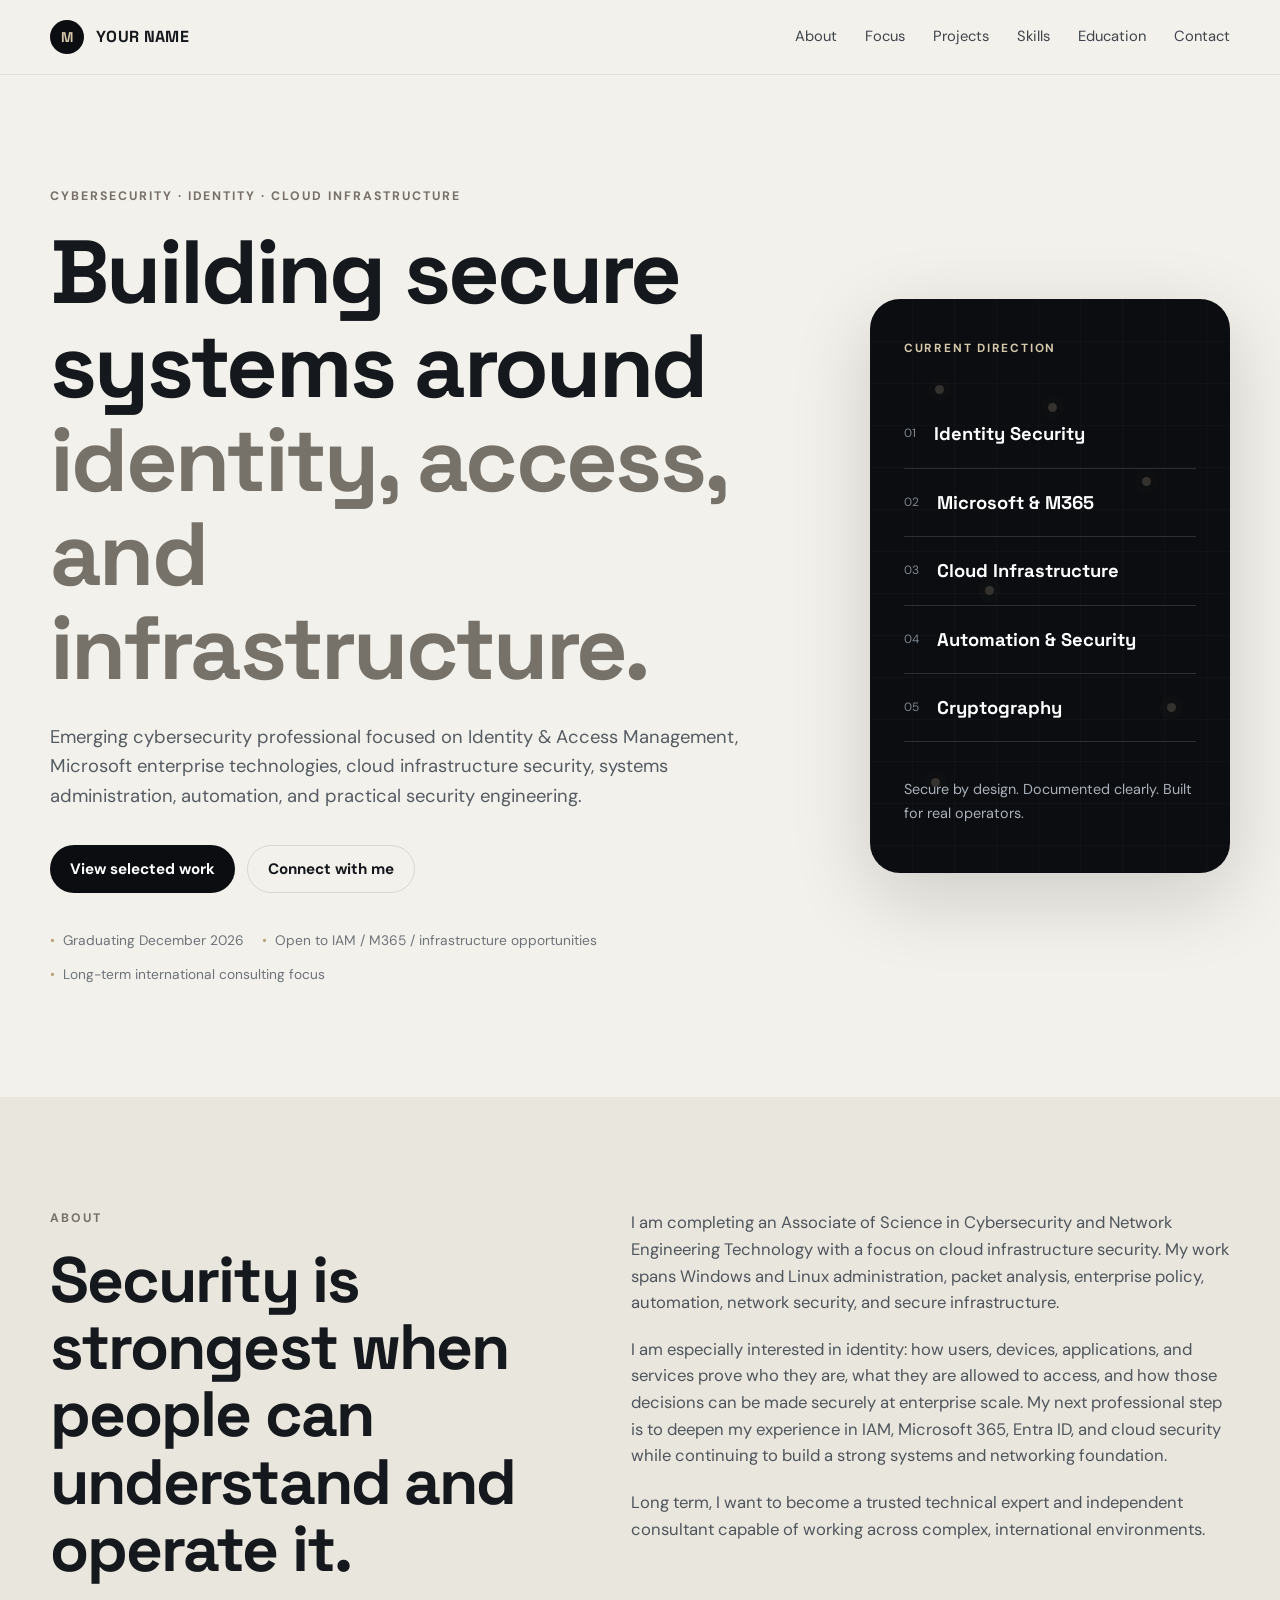
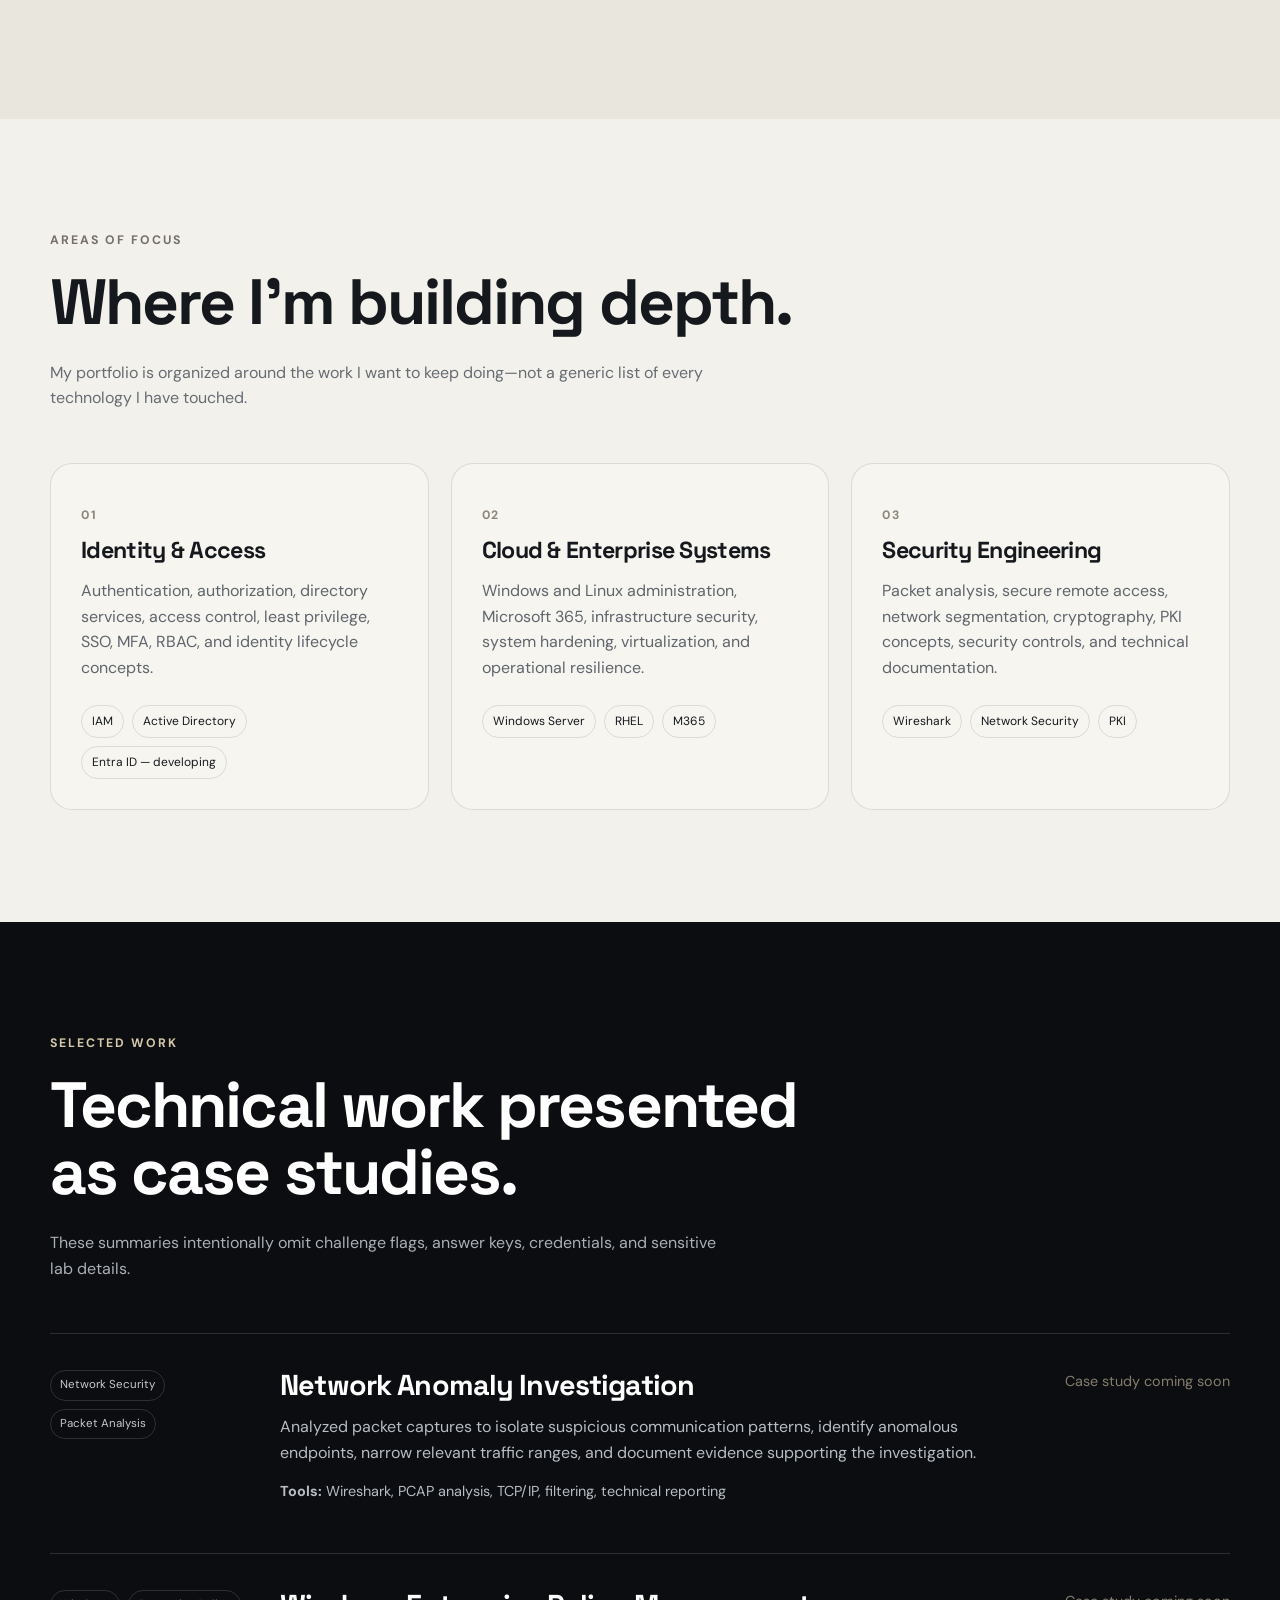
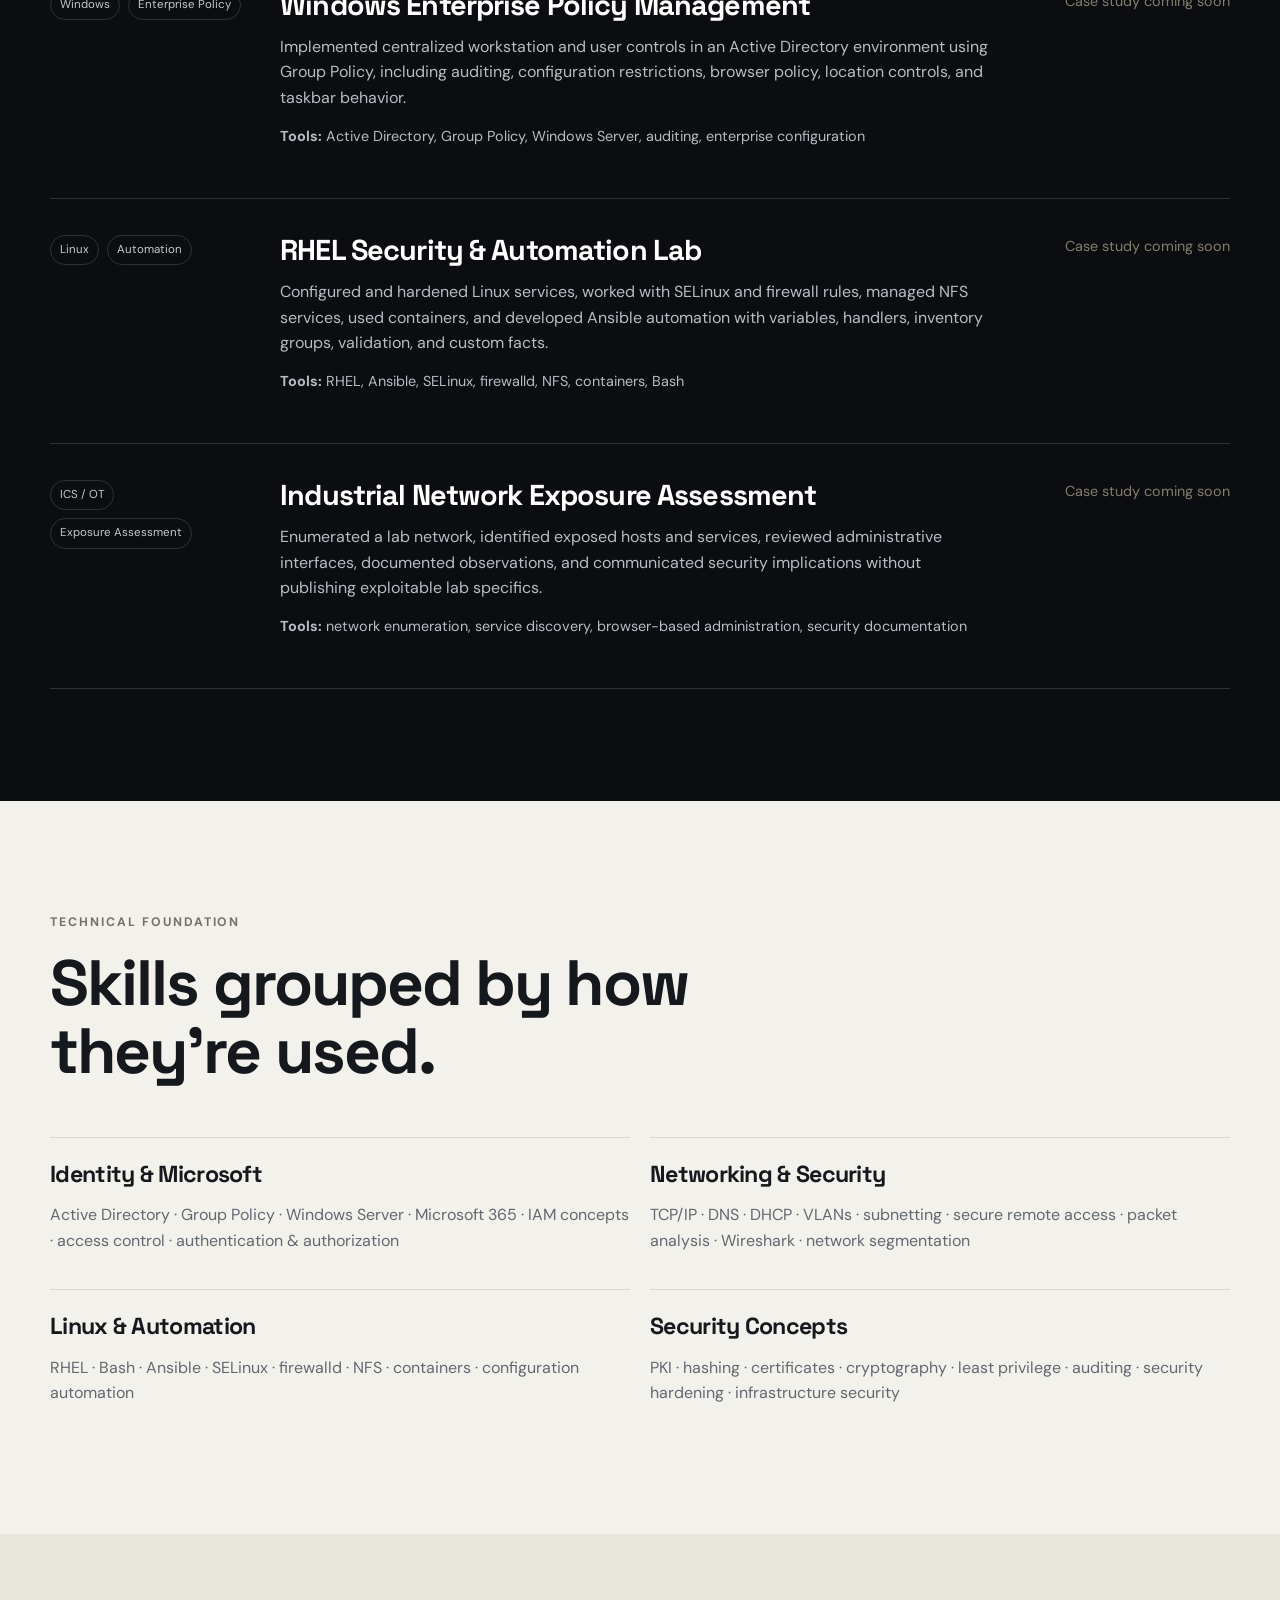
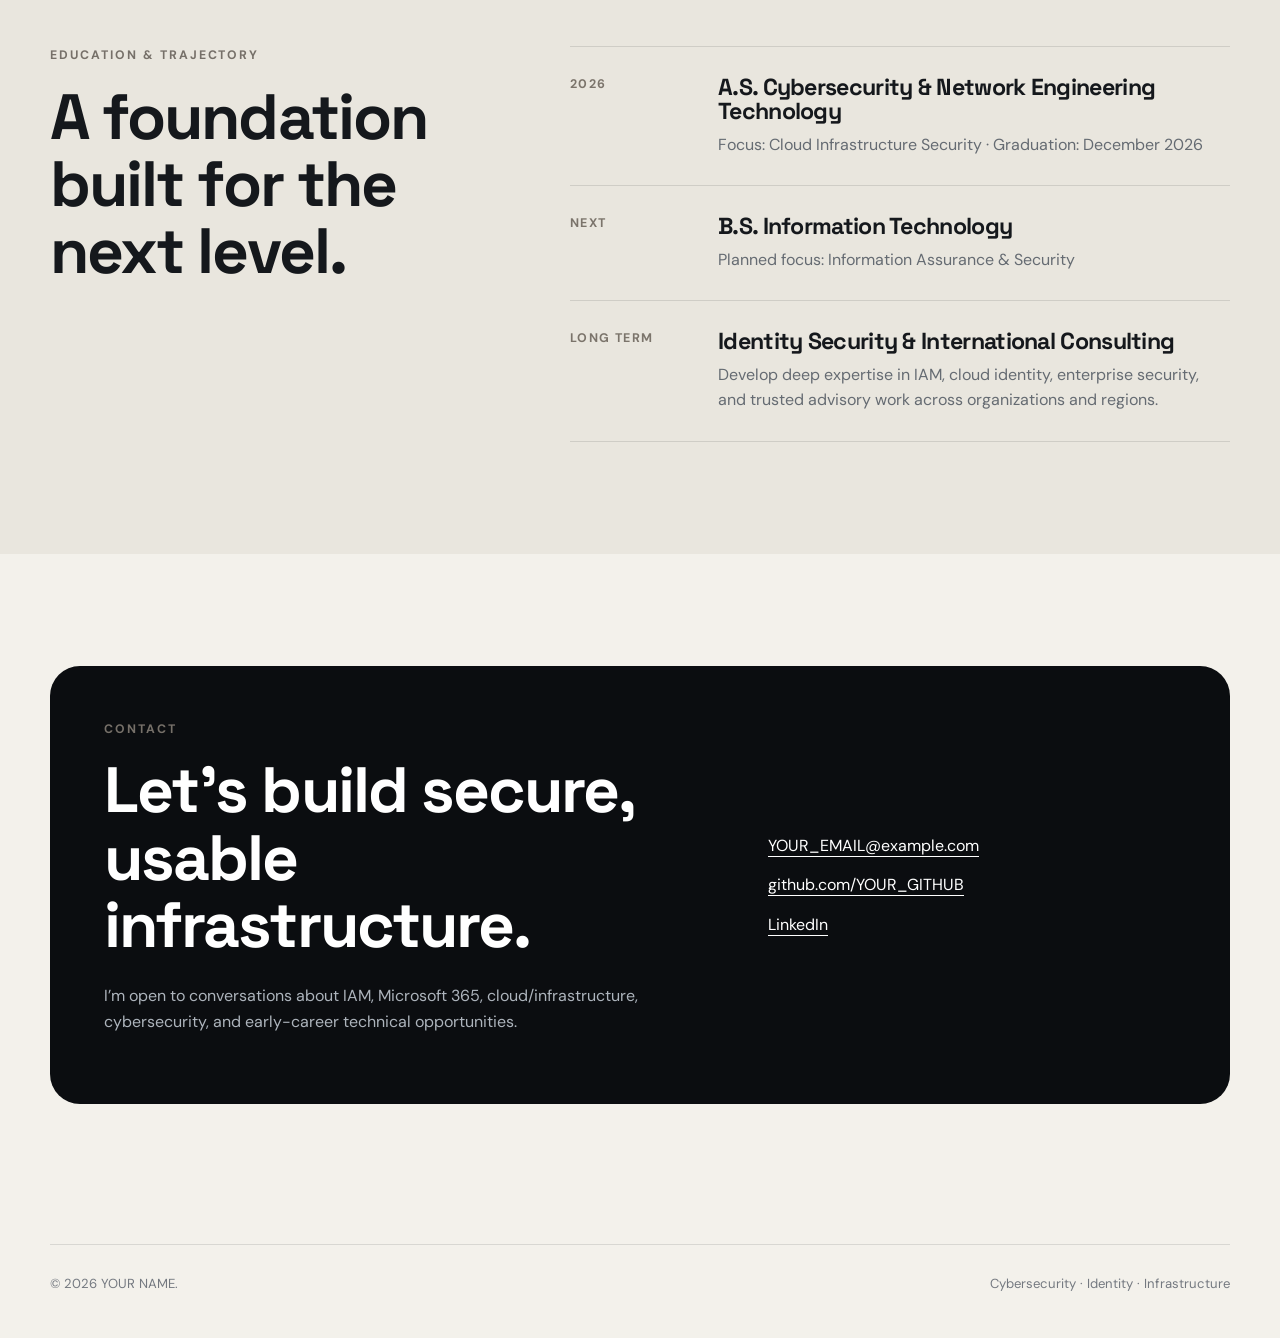
==== professional-github-site/index.html @ 146cd4b2 "Add files via upload Initial professional portfolio" ====
<!DOCTYPE html>
<html lang="en">
<head>
  <meta charset="UTF-8" />
  <meta name="viewport" content="width=device-width, initial-scale=1.0" />
  <meta name="description" content="Professional portfolio focused on cybersecurity, identity security, cloud infrastructure, systems administration, and secure enterprise technology." />
  <meta name="theme-color" content="#0b0d10" />
  <meta property="og:title" content="YOUR NAME — Cybersecurity & Identity" />
  <meta property="og:description" content="Cybersecurity, identity security, cloud infrastructure, and enterprise systems portfolio." />
  <meta property="og:type" content="website" />
  <title>YOUR NAME | Cybersecurity & Identity</title>
  <link rel="preconnect" href="https://fonts.googleapis.com" />
  <link rel="preconnect" href="https://fonts.gstatic.com" crossorigin />
  <link href="https://fonts.googleapis.com/css2?family=DM+Sans:wght@400;500;600;700&family=Space+Grotesk:wght@500;600;700&display=swap" rel="stylesheet" />
  <link rel="stylesheet" href="styles.css" />
</head>
<body>
  <a class="skip-link" href="#main">Skip to content</a>

  <header class="site-header" id="top">
    <div class="container nav-wrap">
      <a class="brand" href="#top" aria-label="Home">
        <span class="brand-mark" aria-hidden="true">M</span>
        <span>YOUR NAME</span>
      </a>
      <button class="nav-toggle" type="button" aria-label="Open navigation" aria-expanded="false">Menu</button>
      <nav class="site-nav" aria-label="Primary navigation">
        <a href="#about">About</a>
        <a href="#focus">Focus</a>
        <a href="#projects">Projects</a>
        <a href="#skills">Skills</a>
        <a href="#education">Education</a>
        <a href="#contact">Contact</a>
      </nav>
    </div>
  </header>

  <main id="main">
    <section class="hero section">
      <div class="container hero-grid">
        <div class="hero-copy reveal">
          <p class="eyebrow">Cybersecurity · Identity · Cloud Infrastructure</p>
          <h1>Building secure systems around <span>identity, access, and infrastructure.</span></h1>
          <p class="hero-lede">
            Emerging cybersecurity professional focused on Identity &amp; Access Management, Microsoft enterprise technologies,
            cloud infrastructure security, systems administration, automation, and practical security engineering.
          </p>
          <div class="hero-actions">
            <a class="button button-primary" href="#projects">View selected work</a>
            <a class="button button-secondary" href="#contact">Connect with me</a>
          </div>
          <ul class="status-list" aria-label="Current professional status">
            <li>Graduating December 2026</li>
            <li>Open to IAM / M365 / infrastructure opportunities</li>
            <li>Long-term international consulting focus</li>
          </ul>
        </div>

        <aside class="hero-panel reveal" aria-label="Professional focus summary">
          <div class="signal-grid" aria-hidden="true">
            <span></span><span></span><span></span><span></span><span></span><span></span>
          </div>
          <p class="panel-kicker">Current direction</p>
          <div class="focus-line"><span>01</span><strong>Identity Security</strong></div>
          <div class="focus-line"><span>02</span><strong>Microsoft &amp; M365</strong></div>
          <div class="focus-line"><span>03</span><strong>Cloud Infrastructure</strong></div>
          <div class="focus-line"><span>04</span><strong>Automation &amp; Security</strong></div>
          <div class="focus-line"><span>05</span><strong>Cryptography</strong></div>
          <p class="panel-note">Secure by design. Documented clearly. Built for real operators.</p>
        </aside>
      </div>
    </section>

    <section class="section section-muted" id="about">
      <div class="container two-column">
        <div>
          <p class="eyebrow">About</p>
          <h2>Security is strongest when people can understand and operate it.</h2>
        </div>
        <div class="body-copy">
          <p>
            I am completing an Associate of Science in Cybersecurity and Network Engineering Technology with a focus on cloud
            infrastructure security. My work spans Windows and Linux administration, packet analysis, enterprise policy,
            automation, network security, and secure infrastructure.
          </p>
          <p>
            I am especially interested in identity: how users, devices, applications, and services prove who they are, what they
            are allowed to access, and how those decisions can be made securely at enterprise scale. My next professional step is
            to deepen my experience in IAM, Microsoft 365, Entra ID, and cloud security while continuing to build a strong systems
            and networking foundation.
          </p>
          <p>
            Long term, I want to become a trusted technical expert and independent consultant capable of working across complex,
            international environments.
          </p>
        </div>
      </div>
    </section>

    <section class="section" id="focus">
      <div class="container">
        <div class="section-heading reveal">
          <p class="eyebrow">Areas of focus</p>
          <h2>Where I’m building depth.</h2>
          <p>My portfolio is organized around the work I want to keep doing—not a generic list of every technology I have touched.</p>
        </div>

        <div class="card-grid three">
          <article class="card reveal">
            <p class="card-number">01</p>
            <h3>Identity &amp; Access</h3>
            <p>Authentication, authorization, directory services, access control, least privilege, SSO, MFA, RBAC, and identity lifecycle concepts.</p>
            <div class="tag-row"><span>IAM</span><span>Active Directory</span><span>Entra ID — developing</span></div>
          </article>
          <article class="card reveal">
            <p class="card-number">02</p>
            <h3>Cloud &amp; Enterprise Systems</h3>
            <p>Windows and Linux administration, Microsoft 365, infrastructure security, system hardening, virtualization, and operational resilience.</p>
            <div class="tag-row"><span>Windows Server</span><span>RHEL</span><span>M365</span></div>
          </article>
          <article class="card reveal">
            <p class="card-number">03</p>
            <h3>Security Engineering</h3>
            <p>Packet analysis, secure remote access, network segmentation, cryptography, PKI concepts, security controls, and technical documentation.</p>
            <div class="tag-row"><span>Wireshark</span><span>Network Security</span><span>PKI</span></div>
          </article>
        </div>
      </div>
    </section>

    <section class="section section-dark" id="projects">
      <div class="container">
        <div class="section-heading reveal">
          <p class="eyebrow">Selected work</p>
          <h2>Technical work presented as case studies.</h2>
          <p>These summaries intentionally omit challenge flags, answer keys, credentials, and sensitive lab details.</p>
        </div>

        <div class="project-list">
          <article class="project reveal">
            <div class="project-meta">
              <span>Network Security</span>
              <span>Packet Analysis</span>
            </div>
            <div>
              <h3>Network Anomaly Investigation</h3>
              <p>
                Analyzed packet captures to isolate suspicious communication patterns, identify anomalous endpoints, narrow relevant traffic ranges,
                and document evidence supporting the investigation.
              </p>
              <p class="project-tools"><strong>Tools:</strong> Wireshark, PCAP analysis, TCP/IP, filtering, technical reporting</p>
            </div>
            <a class="text-link disabled" href="#" aria-disabled="true">Case study coming soon</a>
          </article>

          <article class="project reveal">
            <div class="project-meta">
              <span>Windows</span>
              <span>Enterprise Policy</span>
            </div>
            <div>
              <h3>Windows Enterprise Policy Management</h3>
              <p>
                Implemented centralized workstation and user controls in an Active Directory environment using Group Policy, including auditing,
                configuration restrictions, browser policy, location controls, and taskbar behavior.
              </p>
              <p class="project-tools"><strong>Tools:</strong> Active Directory, Group Policy, Windows Server, auditing, enterprise configuration</p>
            </div>
            <a class="text-link disabled" href="#" aria-disabled="true">Case study coming soon</a>
          </article>

          <article class="project reveal">
            <div class="project-meta">
              <span>Linux</span>
              <span>Automation</span>
            </div>
            <div>
              <h3>RHEL Security &amp; Automation Lab</h3>
              <p>
                Configured and hardened Linux services, worked with SELinux and firewall rules, managed NFS services, used containers, and developed
                Ansible automation with variables, handlers, inventory groups, validation, and custom facts.
              </p>
              <p class="project-tools"><strong>Tools:</strong> RHEL, Ansible, SELinux, firewalld, NFS, containers, Bash</p>
            </div>
            <a class="text-link disabled" href="#" aria-disabled="true">Case study coming soon</a>
          </article>

          <article class="project reveal">
            <div class="project-meta">
              <span>ICS / OT</span>
              <span>Exposure Assessment</span>
            </div>
            <div>
              <h3>Industrial Network Exposure Assessment</h3>
              <p>
                Enumerated a lab network, identified exposed hosts and services, reviewed administrative interfaces, documented observations, and
                communicated security implications without publishing exploitable lab specifics.
              </p>
              <p class="project-tools"><strong>Tools:</strong> network enumeration, service discovery, browser-based administration, security documentation</p>
            </div>
            <a class="text-link disabled" href="#" aria-disabled="true">Case study coming soon</a>
          </article>
        </div>
      </div>
    </section>

    <section class="section" id="skills">
      <div class="container">
        <div class="section-heading reveal">
          <p class="eyebrow">Technical foundation</p>
          <h2>Skills grouped by how they’re used.</h2>
        </div>
        <div class="skills-grid">
          <article class="skill-group reveal">
            <h3>Identity &amp; Microsoft</h3>
            <p>Active Directory · Group Policy · Windows Server · Microsoft 365 · IAM concepts · access control · authentication &amp; authorization</p>
          </article>
          <article class="skill-group reveal">
            <h3>Networking &amp; Security</h3>
            <p>TCP/IP · DNS · DHCP · VLANs · subnetting · secure remote access · packet analysis · Wireshark · network segmentation</p>
          </article>
          <article class="skill-group reveal">
            <h3>Linux &amp; Automation</h3>
            <p>RHEL · Bash · Ansible · SELinux · firewalld · NFS · containers · configuration automation</p>
          </article>
          <article class="skill-group reveal">
            <h3>Security Concepts</h3>
            <p>PKI · hashing · certificates · cryptography · least privilege · auditing · security hardening · infrastructure security</p>
          </article>
        </div>
      </div>
    </section>

    <section class="section section-muted" id="education">
      <div class="container timeline-wrap">
        <div class="section-heading reveal">
          <p class="eyebrow">Education &amp; trajectory</p>
          <h2>A foundation built for the next level.</h2>
        </div>
        <div class="timeline">
          <article class="timeline-item reveal">
            <span class="timeline-year">2026</span>
            <div>
              <h3>A.S. Cybersecurity &amp; Network Engineering Technology</h3>
              <p>Focus: Cloud Infrastructure Security · Graduation: December 2026</p>
            </div>
          </article>
          <article class="timeline-item reveal">
            <span class="timeline-year">Next</span>
            <div>
              <h3>B.S. Information Technology</h3>
              <p>Planned focus: Information Assurance &amp; Security</p>
            </div>
          </article>
          <article class="timeline-item reveal">
            <span class="timeline-year">Long term</span>
            <div>
              <h3>Identity Security &amp; International Consulting</h3>
              <p>Develop deep expertise in IAM, cloud identity, enterprise security, and trusted advisory work across organizations and regions.</p>
            </div>
          </article>
        </div>
      </div>
    </section>

    <section class="section" id="contact">
      <div class="container contact-card reveal">
        <div>
          <p class="eyebrow">Contact</p>
          <h2>Let’s build secure, usable infrastructure.</h2>
          <p>I’m open to conversations about IAM, Microsoft 365, cloud/infrastructure, cybersecurity, and early-career technical opportunities.</p>
        </div>
        <div class="contact-links">
          <a href="mailto:YOUR_EMAIL@example.com">YOUR_EMAIL@example.com</a>
          <a href="https://github.com/YOUR_GITHUB" target="_blank" rel="noreferrer">github.com/YOUR_GITHUB</a>
          <a href="https://www.linkedin.com/in/YOUR_LINKEDIN" target="_blank" rel="noreferrer">LinkedIn</a>
        </div>
      </div>
    </section>
  </main>

  <footer class="site-footer">
    <div class="container footer-wrap">
      <p>© <span id="year"></span> YOUR NAME.</p>
      <p>Cybersecurity · Identity · Infrastructure</p>
    </div>
  </footer>

  <script src="script.js"></script>
</body>
</html>
---- professional-github-site/styles.css ----
:root {
  --bg: #0b0d10;
  --bg-soft: #11151a;
  --paper: #f3f1eb;
  --paper-2: #e9e6de;
  --ink: #15181c;
  --muted: #696f78;
  --muted-dark: #aab1ba;
  --line: rgba(21, 24, 28, 0.12);
  --line-dark: rgba(255, 255, 255, 0.14);
  --accent: #b8a47c;
  --accent-soft: #d6c8aa;
  --max: 1180px;
  --radius: 22px;
}

* { box-sizing: border-box; }
html { scroll-behavior: smooth; }
body {
  margin: 0;
  background: var(--paper);
  color: var(--ink);
  font-family: "DM Sans", system-ui, -apple-system, BlinkMacSystemFont, "Segoe UI", sans-serif;
  line-height: 1.6;
  text-rendering: optimizeLegibility;
}

::selection { background: var(--accent-soft); color: var(--ink); }
a { color: inherit; }
img { max-width: 100%; }

.skip-link {
  position: fixed;
  top: 12px;
  left: 12px;
  z-index: 1000;
  transform: translateY(-150%);
  background: white;
  color: black;
  padding: 10px 14px;
  border-radius: 10px;
}
.skip-link:focus { transform: translateY(0); }

.container { width: min(calc(100% - 40px), var(--max)); margin: 0 auto; }
.section { padding: 112px 0; }
.section-muted { background: var(--paper-2); }
.section-dark { background: var(--bg); color: white; }

.site-header {
  position: sticky;
  top: 0;
  z-index: 50;
  backdrop-filter: blur(18px);
  background: rgba(243, 241, 235, 0.88);
  border-bottom: 1px solid rgba(21, 24, 28, 0.08);
}
.nav-wrap { min-height: 74px; display: flex; align-items: center; justify-content: space-between; gap: 28px; }
.brand { display: inline-flex; align-items: center; gap: 12px; text-decoration: none; font-family: "Space Grotesk", sans-serif; font-weight: 700; letter-spacing: 0.02em; }
.brand-mark { width: 34px; height: 34px; display: grid; place-items: center; background: var(--bg); color: var(--accent-soft); border-radius: 50%; font-size: 0.88rem; }
.site-nav { display: flex; gap: 28px; align-items: center; }
.site-nav a { text-decoration: none; font-size: 0.92rem; color: #3f444b; }
.site-nav a:hover { color: #000; }
.nav-toggle { display: none; border: 1px solid var(--line); background: transparent; border-radius: 999px; padding: 8px 13px; font: inherit; }

.hero { background: var(--paper); overflow: hidden; }
.hero-grid { display: grid; grid-template-columns: 1.35fr 0.65fr; gap: 72px; align-items: center; }
.eyebrow { margin: 0 0 18px; font-size: 0.77rem; letter-spacing: 0.16em; text-transform: uppercase; font-weight: 700; color: #767069; }
.section-dark .eyebrow { color: var(--accent-soft); }
h1, h2, h3 { font-family: "Space Grotesk", sans-serif; line-height: 1.05; letter-spacing: -0.03em; margin-top: 0; }
h1 { font-size: clamp(3.25rem, 7vw, 6.9rem); max-width: 980px; margin-bottom: 28px; }
h1 span { color: #777269; }
h2 { font-size: clamp(2.35rem, 5vw, 4.4rem); margin-bottom: 24px; }
h3 { font-size: 1.45rem; margin-bottom: 14px; }
.hero-lede { max-width: 760px; font-size: 1.15rem; color: #555b63; }
.hero-actions { display: flex; flex-wrap: wrap; gap: 12px; margin-top: 34px; }
.button { display: inline-flex; align-items: center; justify-content: center; min-height: 48px; padding: 0 20px; border-radius: 999px; text-decoration: none; font-weight: 700; font-size: 0.95rem; }
.button-primary { background: var(--bg); color: white; }
.button-secondary { border: 1px solid var(--line); }
.button:hover { transform: translateY(-1px); }
.status-list { list-style: none; padding: 0; margin: 36px 0 0; display: flex; flex-wrap: wrap; gap: 12px 18px; color: #6e737a; font-size: 0.86rem; }
.status-list li::before { content: "•"; margin-right: 8px; color: var(--accent); }

.hero-panel { position: relative; min-height: 520px; background: var(--bg); color: white; padding: 34px; border-radius: 30px; overflow: hidden; box-shadow: 0 24px 80px rgba(12, 13, 15, 0.16); }
.signal-grid { position: absolute; inset: 0; opacity: 0.2; background-image: linear-gradient(rgba(255,255,255,0.12) 1px, transparent 1px), linear-gradient(90deg, rgba(255,255,255,0.12) 1px, transparent 1px); background-size: 42px 42px; }
.signal-grid span { position: absolute; width: 9px; height: 9px; border-radius: 50%; background: var(--accent-soft); box-shadow: 0 0 0 7px rgba(214, 200, 170, 0.08); }
.signal-grid span:nth-child(1) { top: 15%; left: 18%; }
.signal-grid span:nth-child(2) { top: 31%; right: 22%; }
.signal-grid span:nth-child(3) { top: 50%; left: 32%; }
.signal-grid span:nth-child(4) { bottom: 28%; right: 15%; }
.signal-grid span:nth-child(5) { bottom: 15%; left: 17%; }
.signal-grid span:nth-child(6) { top: 18%; right: 48%; }
.panel-kicker, .focus-line, .panel-note { position: relative; }
.panel-kicker { color: var(--accent-soft); margin: 6px 0 42px; text-transform: uppercase; font-size: 0.74rem; font-weight: 700; letter-spacing: 0.15em; }
.focus-line { display: flex; align-items: center; gap: 18px; padding: 19px 0; border-bottom: 1px solid var(--line-dark); }
.focus-line span { color: #7f8790; font-size: 0.75rem; }
.focus-line strong { font-family: "Space Grotesk", sans-serif; font-size: 1.15rem; }
.panel-note { margin-top: 36px; color: var(--muted-dark); font-size: 0.9rem; }

.two-column { display: grid; grid-template-columns: 0.9fr 1.1fr; gap: 90px; }
.body-copy { max-width: 760px; color: #4f555c; font-size: 1.04rem; }
.body-copy p { margin-top: 0; margin-bottom: 20px; }
.section-heading { max-width: 820px; margin-bottom: 52px; }
.section-heading > p:last-child { max-width: 680px; color: #666c73; }
.section-dark .section-heading > p:last-child { color: #aab0b8; }

.card-grid { display: grid; gap: 22px; }
.card-grid.three { grid-template-columns: repeat(3, 1fr); }
.card { border: 1px solid var(--line); border-radius: var(--radius); padding: 30px; background: rgba(255,255,255,0.28); }
.card-number { color: #8d8579; font-size: 0.76rem; font-weight: 700; letter-spacing: 0.14em; }
.card p:not(.card-number) { color: #5f656c; }
.tag-row { display: flex; flex-wrap: wrap; gap: 8px; margin-top: 24px; }
.tag-row span { border: 1px solid var(--line); border-radius: 999px; padding: 6px 10px; font-size: 0.75rem; }

.project-list { border-top: 1px solid var(--line-dark); }
.project { display: grid; grid-template-columns: 0.34fr 1.25fr 0.35fr; gap: 36px; padding: 36px 0; border-bottom: 1px solid var(--line-dark); align-items: start; }
.project-meta { display: flex; flex-wrap: wrap; gap: 8px; }
.project-meta span { font-size: 0.72rem; border: 1px solid var(--line-dark); border-radius: 999px; padding: 5px 9px; color: #c4c9cf; }
.project h3 { font-size: 1.8rem; }
.project p { color: #b7bdc4; margin: 0 0 14px; }
.project-tools { font-size: 0.9rem; }
.text-link { color: var(--accent-soft); text-decoration: none; font-size: 0.9rem; text-align: right; }
.text-link.disabled { opacity: 0.6; pointer-events: none; }

.skills-grid { display: grid; grid-template-columns: repeat(2, 1fr); gap: 20px; }
.skill-group { border-top: 1px solid var(--line); padding-top: 24px; }
.skill-group p { color: #626870; }

.timeline-wrap { display: grid; grid-template-columns: 0.8fr 1.2fr; gap: 80px; }
.timeline { border-top: 1px solid var(--line); }
.timeline-item { display: grid; grid-template-columns: 120px 1fr; gap: 28px; padding: 28px 0; border-bottom: 1px solid var(--line); }
.timeline-year { color: #7b746b; font-size: 0.78rem; text-transform: uppercase; letter-spacing: 0.11em; font-weight: 700; }
.timeline-item h3 { margin-bottom: 8px; }
.timeline-item p { margin: 0; color: #656b72; }

.contact-card { background: var(--bg); color: white; border-radius: 30px; padding: 54px; display: grid; grid-template-columns: 1.2fr 0.8fr; gap: 52px; }
.contact-card p:not(.eyebrow) { color: #adb4bc; max-width: 680px; }
.contact-links { display: flex; flex-direction: column; justify-content: center; gap: 14px; }
.contact-links a { color: white; text-underline-offset: 5px; }

.site-footer { background: var(--paper); padding: 28px 0 44px; }
.footer-wrap { display: flex; justify-content: space-between; gap: 20px; border-top: 1px solid var(--line); padding-top: 28px; color: #747980; font-size: 0.82rem; }
.footer-wrap p { margin: 0; }

.reveal { opacity: 0; transform: translateY(18px); transition: opacity 0.65s ease, transform 0.65s ease; }
.reveal.visible { opacity: 1; transform: translateY(0); }

@media (prefers-reduced-motion: reduce) {
  *, *::before, *::after { scroll-behavior: auto !important; animation-duration: 0.01ms !important; transition-duration: 0.01ms !important; }
  .reveal { opacity: 1; transform: none; }
}

@media (max-width: 900px) {
  .section { padding: 82px 0; }
  .hero-grid, .two-column, .timeline-wrap, .contact-card { grid-template-columns: 1fr; gap: 44px; }
  .hero-panel { min-height: 430px; }
  .card-grid.three { grid-template-columns: 1fr; }
  .project { grid-template-columns: 1fr; gap: 16px; }
  .text-link { text-align: left; }
  .skills-grid { grid-template-columns: 1fr; }
  .site-nav { display: none; position: absolute; top: 74px; left: 20px; right: 20px; padding: 18px; border-radius: 18px; background: rgba(243, 241, 235, 0.98); border: 1px solid var(--line); flex-direction: column; align-items: flex-start; box-shadow: 0 14px 44px rgba(0,0,0,0.08); }
  .site-nav.open { display: flex; }
  .nav-toggle { display: inline-flex; }
}

@media (max-width: 580px) {
  .container { width: min(calc(100% - 28px), var(--max)); }
  .section { padding: 68px 0; }
  h1 { font-size: clamp(2.8rem, 16vw, 4.4rem); }
  .hero-panel, .contact-card { border-radius: 22px; padding: 26px; }
  .timeline-item { grid-template-columns: 1fr; gap: 8px; }
  .footer-wrap { flex-direction: column; }
  .brand span:last-child { display: none; }
}
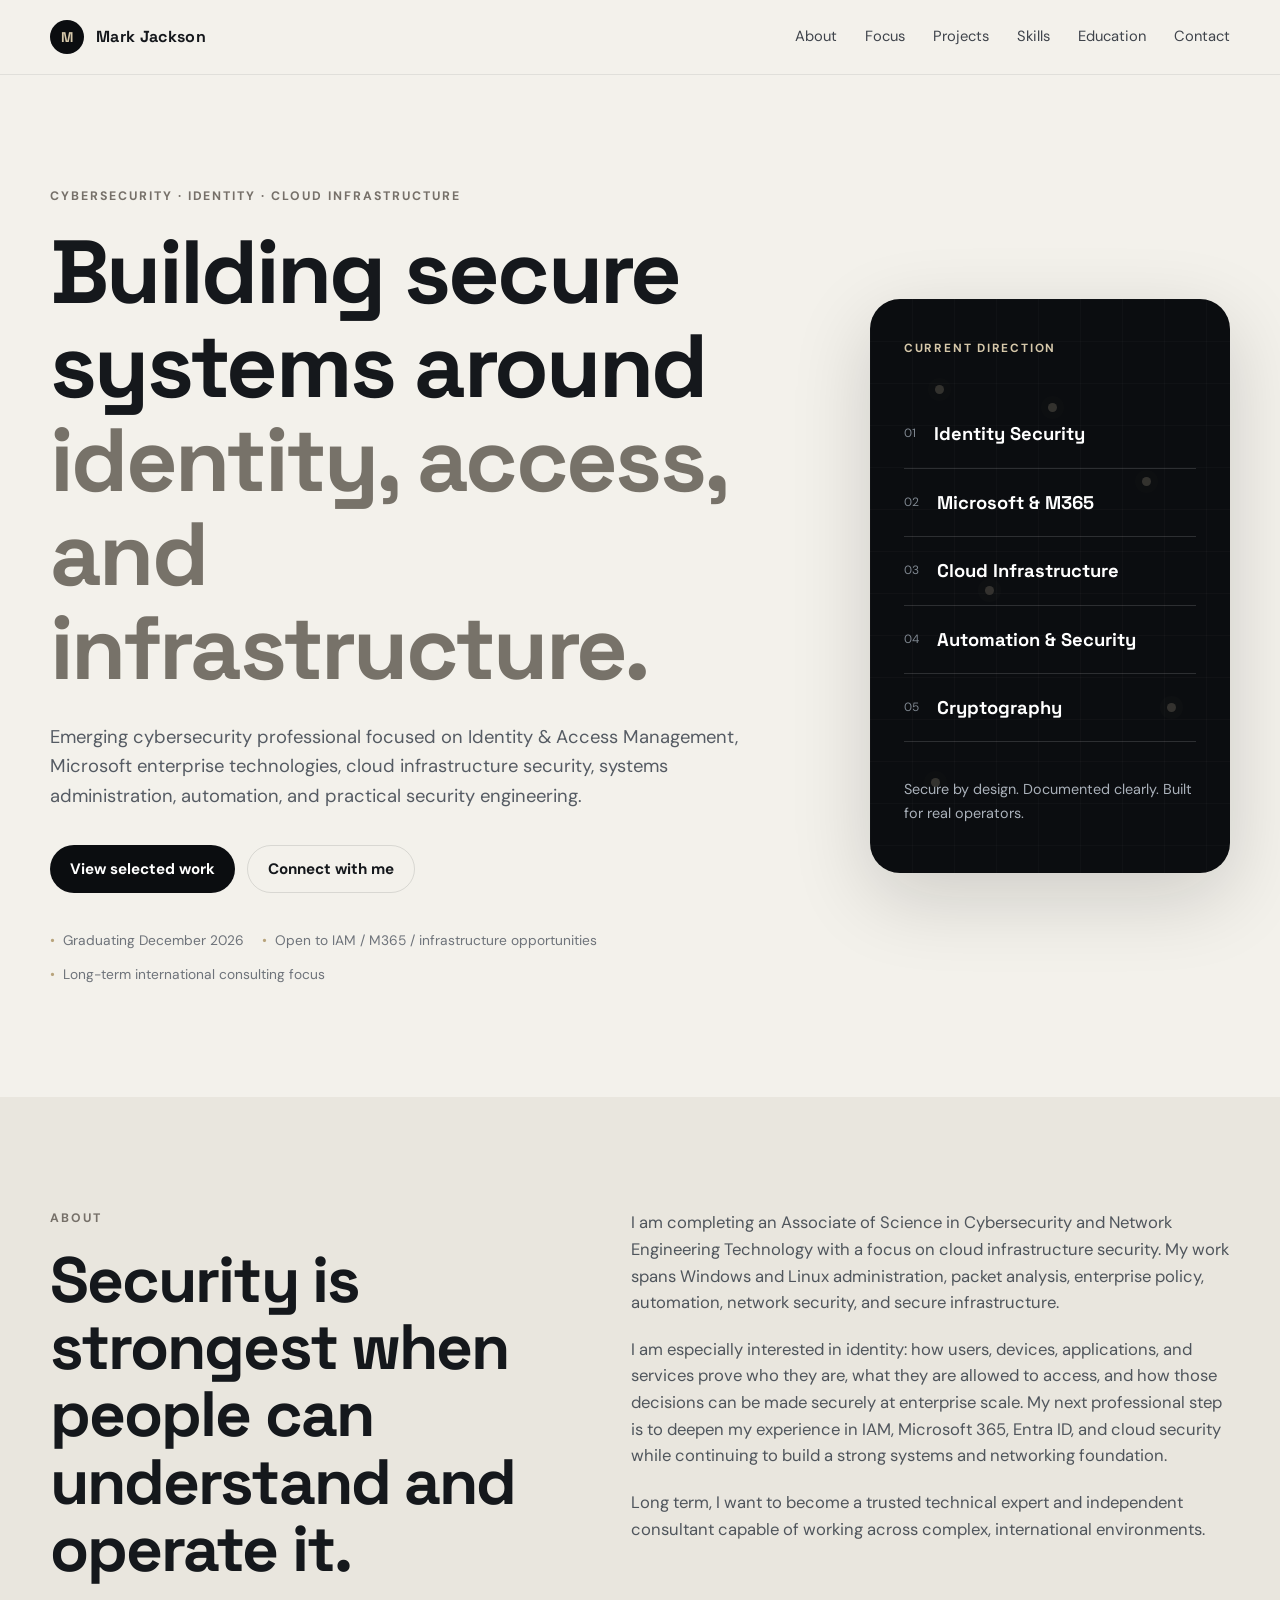
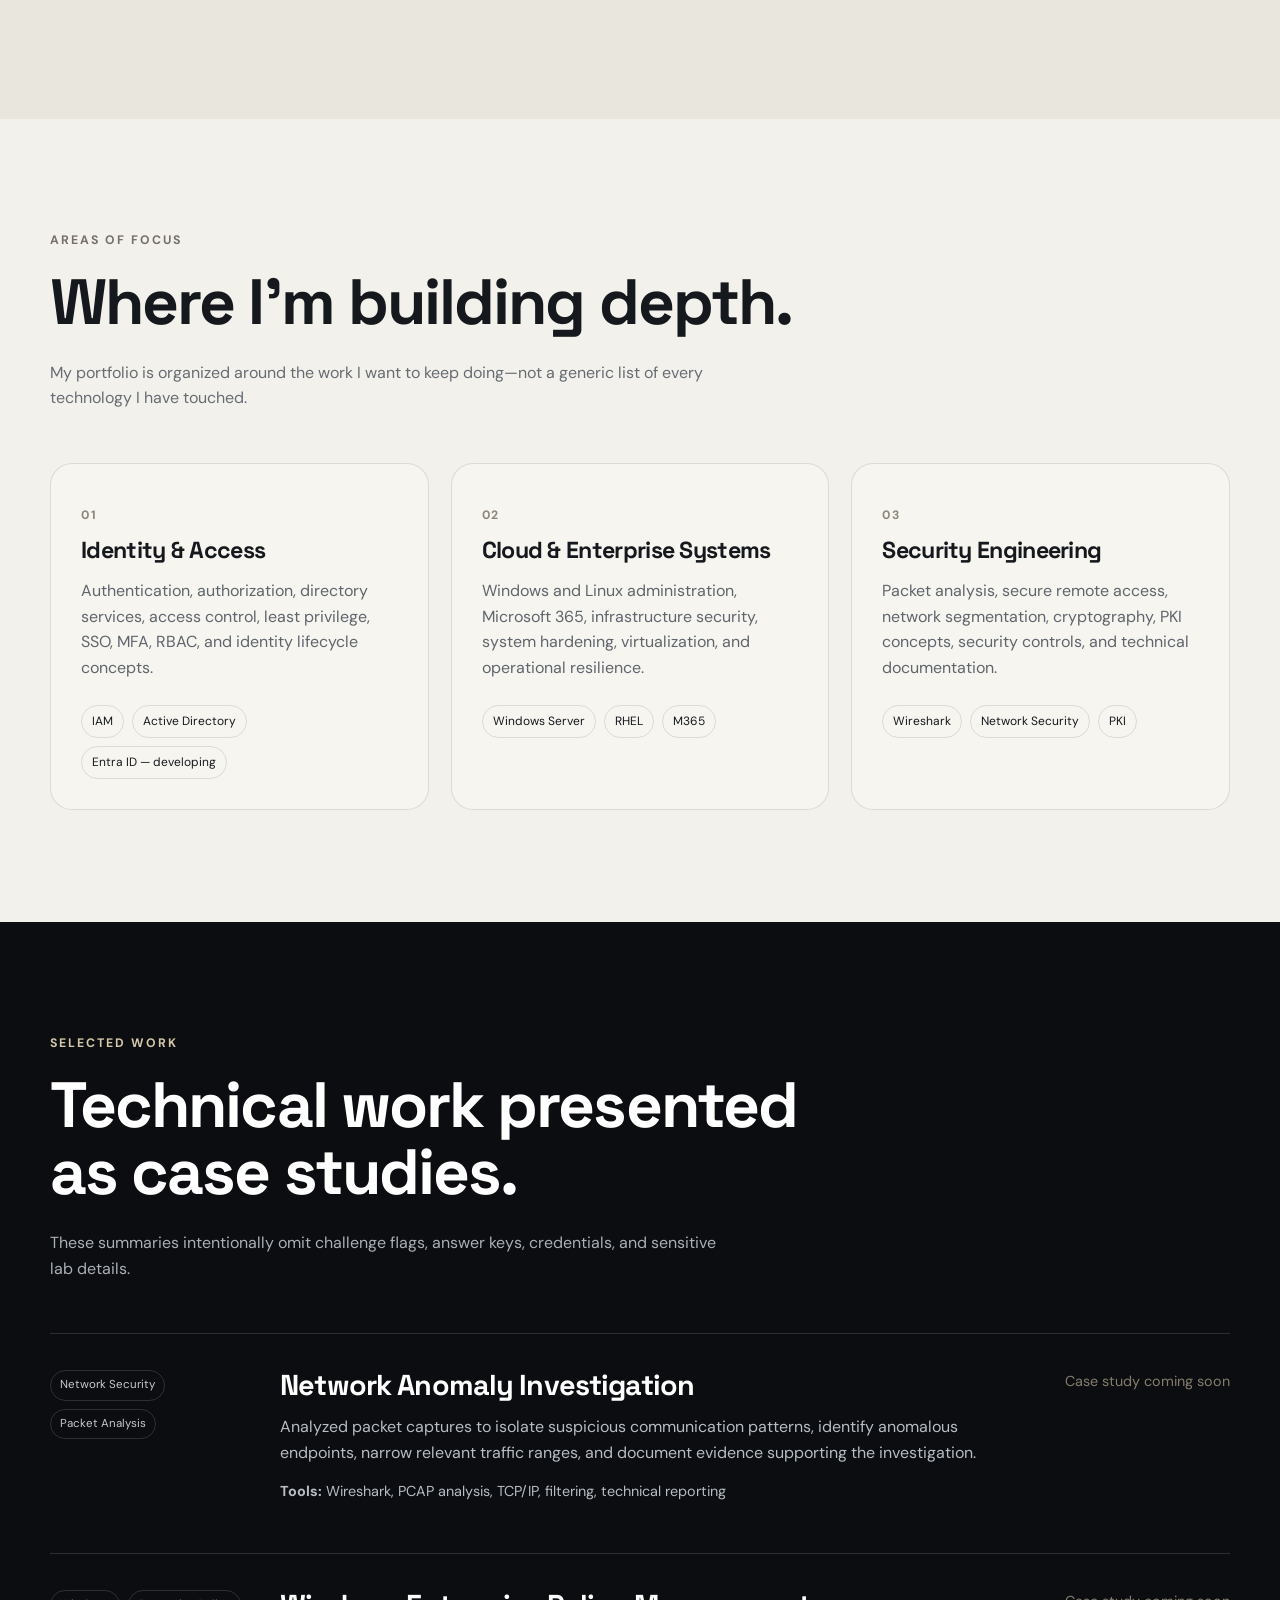
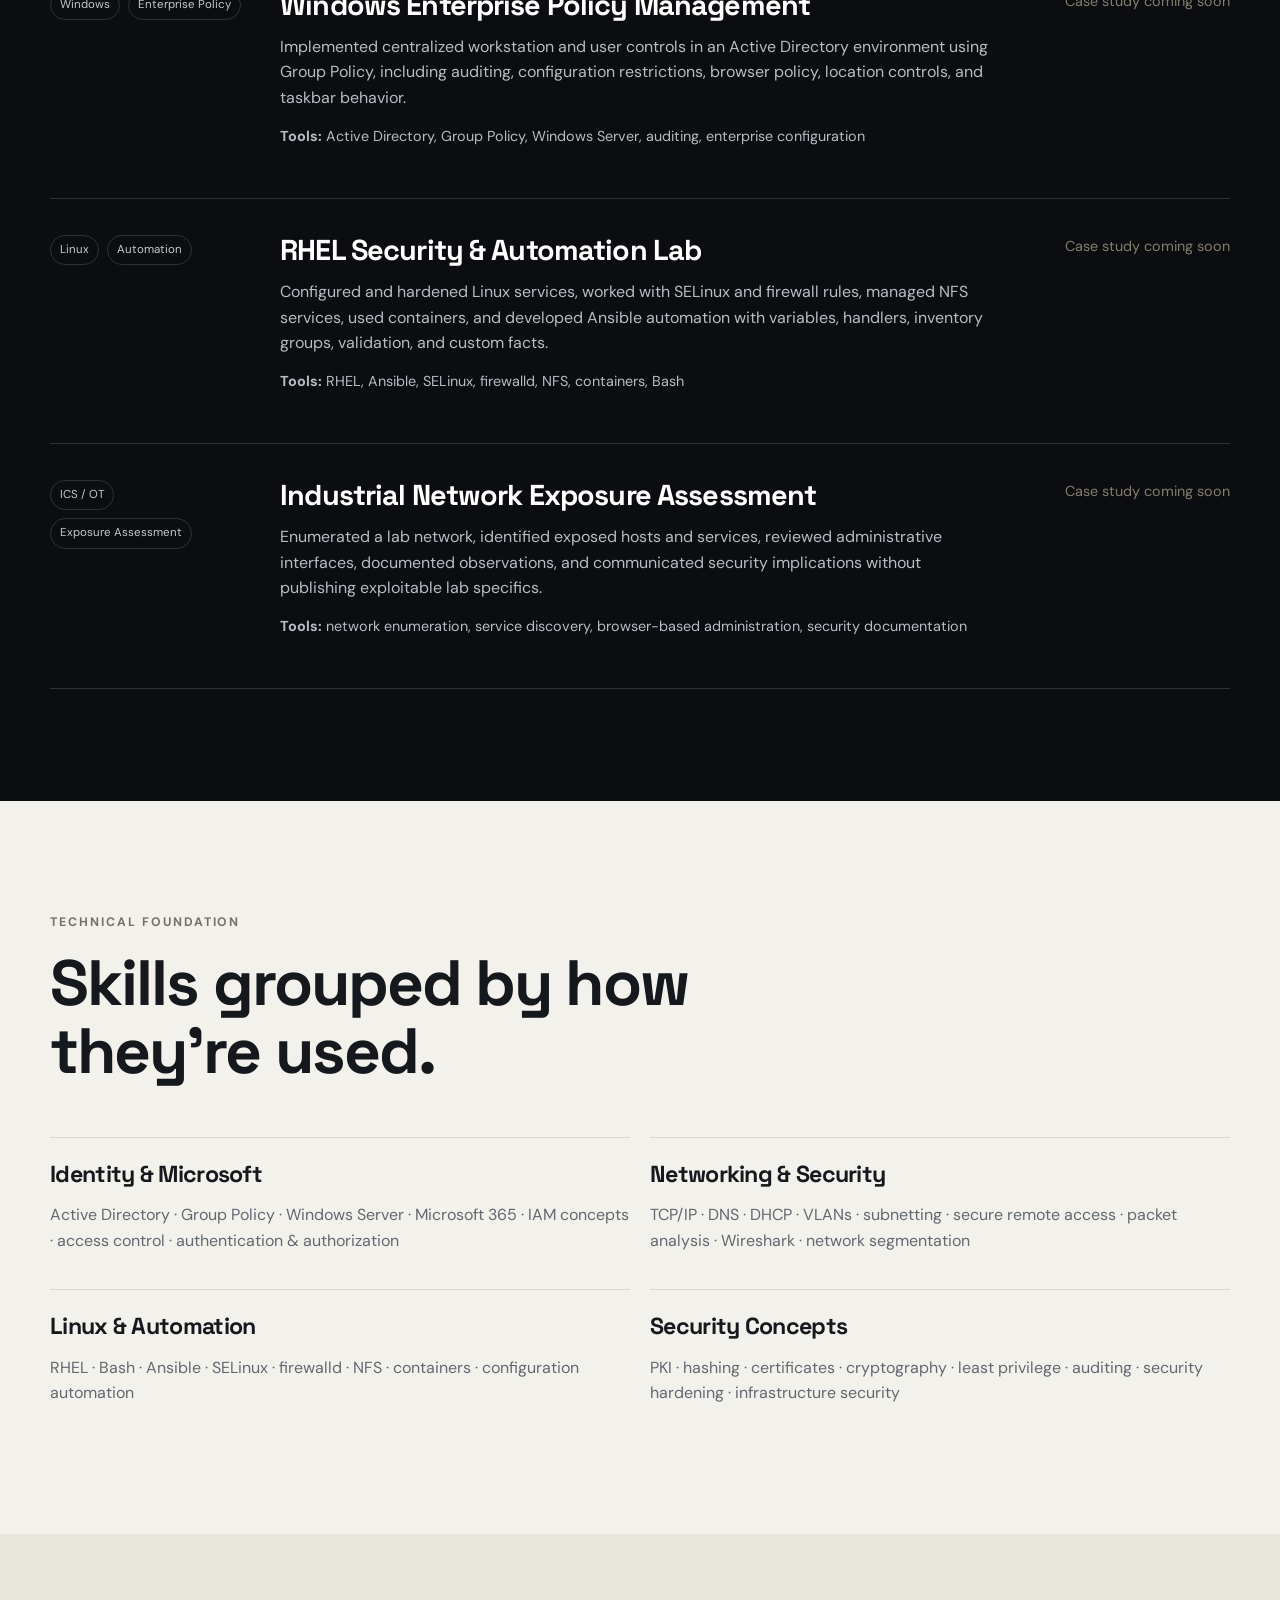
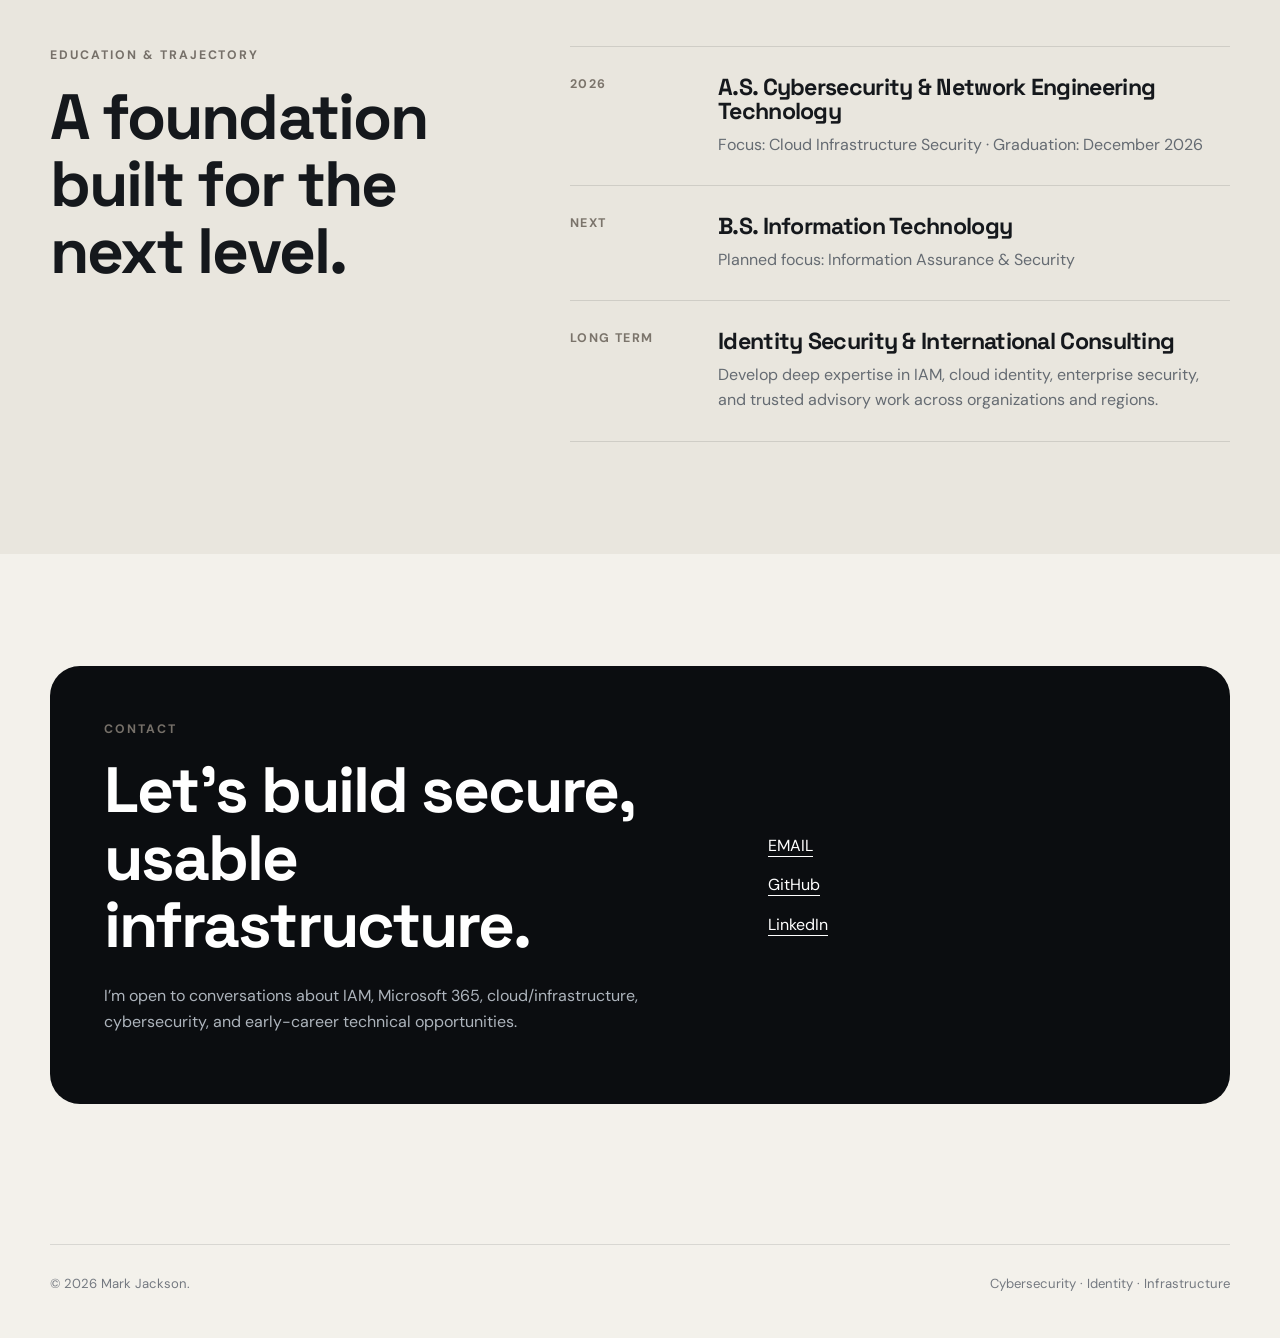
==== commit c17fb18a: "Update index.html" ====
--- a/professional-github-site/index.html
+++ b/professional-github-site/index.html
@@ -5,10 +5,10 @@
   <meta name="viewport" content="width=device-width, initial-scale=1.0" />
   <meta name="description" content="Professional portfolio focused on cybersecurity, identity security, cloud infrastructure, systems administration, and secure enterprise technology." />
   <meta name="theme-color" content="#0b0d10" />
-  <meta property="og:title" content="YOUR NAME — Cybersecurity & Identity" />
+  <meta property="og:title" content="Mark Jackson — Cybersecurity & Identity" />
   <meta property="og:description" content="Cybersecurity, identity security, cloud infrastructure, and enterprise systems portfolio." />
   <meta property="og:type" content="website" />
-  <title>YOUR NAME | Cybersecurity & Identity</title>
+  <title>Mark Jackson | Cybersecurity & Identity</title>
   <link rel="preconnect" href="https://fonts.googleapis.com" />
   <link rel="preconnect" href="https://fonts.gstatic.com" crossorigin />
   <link href="https://fonts.googleapis.com/css2?family=DM+Sans:wght@400;500;600;700&family=Space+Grotesk:wght@500;600;700&display=swap" rel="stylesheet" />
@@ -21,7 +21,7 @@
     <div class="container nav-wrap">
       <a class="brand" href="#top" aria-label="Home">
         <span class="brand-mark" aria-hidden="true">M</span>
-        <span>YOUR NAME</span>
+        <span>Mark Jackson</span>
       </a>
       <button class="nav-toggle" type="button" aria-label="Open navigation" aria-expanded="false">Menu</button>
       <nav class="site-nav" aria-label="Primary navigation">
@@ -271,9 +271,9 @@
           <p>I’m open to conversations about IAM, Microsoft 365, cloud/infrastructure, cybersecurity, and early-career technical opportunities.</p>
         </div>
         <div class="contact-links">
-          <a href="mailto:YOUR_EMAIL@example.com">YOUR_EMAIL@example.com</a>
-          <a href="https://github.com/YOUR_GITHUB" target="_blank" rel="noreferrer">github.com/YOUR_GITHUB</a>
-          <a href="https://www.linkedin.com/in/YOUR_LINKEDIN" target="_blank" rel="noreferrer">LinkedIn</a>
+          <a href="mailto:Jackson.MarkLavonne@gmail.com">EMAIL</a>
+          <a href="https://github.com/HeyMarkJaxon" target="_blank" rel="noreferrer">GitHub</a>
+          <a href="https://www.linkedin.com/in/jacksonmarkl" target="_blank" rel="noreferrer">LinkedIn</a>
         </div>
       </div>
     </section>
@@ -281,7 +281,7 @@
 
   <footer class="site-footer">
     <div class="container footer-wrap">
-      <p>© <span id="year"></span> YOUR NAME.</p>
+      <p>© <span id="year"></span> Mark Jackson.</p>
       <p>Cybersecurity · Identity · Infrastructure</p>
     </div>
   </footer>
